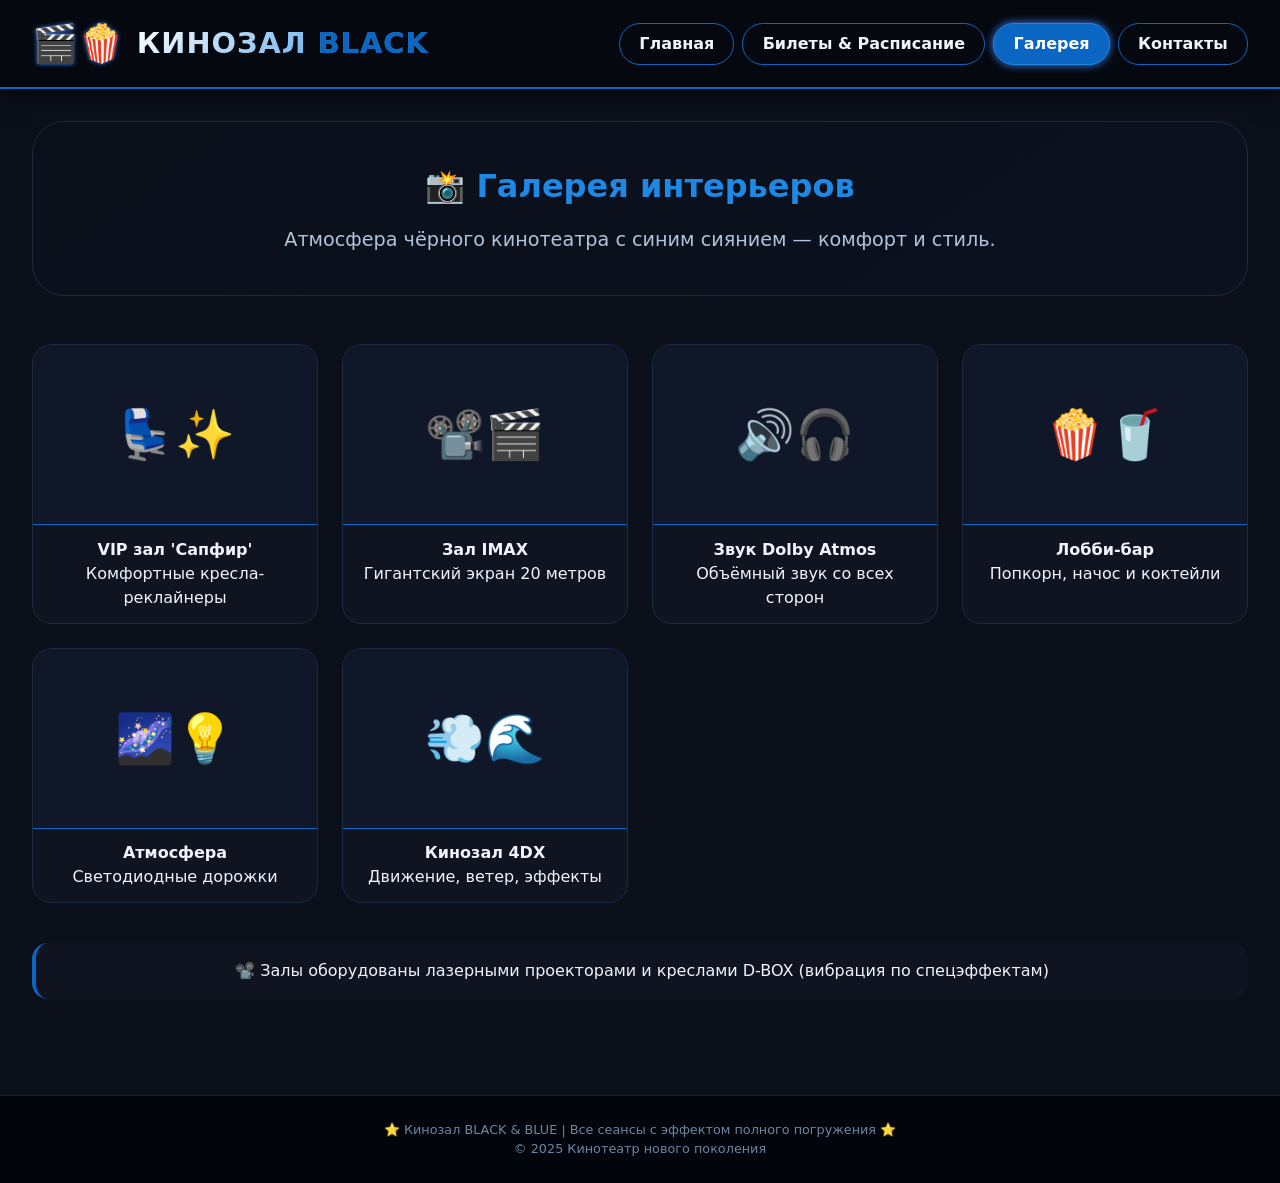
==== gallery.html @ 6331eb6a "Create gallery.html" ====
<!-- ==================== Файл: gallery.html (Галерея) ==================== -->
<!DOCTYPE html>
<html lang="ru">
<head>
    <meta charset="UTF-8">
    <meta name="viewport" content="width=device-width, initial-scale=1.0">
    <title>Кинозал | Галерея</title>
    <link rel="stylesheet" href="style.css">
</head>
<body>
    <header class="top-bar">
        <div class="logo-area">
            <div class="logo-icon">🎬🍿</div>
            <div class="site-title">КИНОЗАЛ <span class="blue-text">BLACK</span></div>
        </div>
        <nav class="nav-links">
            <a href="index.html" class="nav-btn">Главная</a>
            <a href="tickets.html" class="nav-btn">Билеты & Расписание</a>
            <a href="gallery.html" class="nav-btn active">Галерея</a>
            <a href="contacts.html" class="nav-btn">Контакты</a>
        </nav>
    </header>

    <main class="container">
        <div class="hero">
            <h2>📸 Галерея интерьеров</h2>
            <p>Атмосфера чёрного кинотеатра с синим сиянием — комфорт и стиль.</p>
        </div>

        <div class="gallery-grid">
            <div class="gallery-item">
                <div class="gallery-preview">💺✨</div>
                <p><strong>VIP зал 'Сапфир'</strong><br>Комфортные кресла-реклайнеры</p>
            </div>
            <div class="gallery-item">
                <div class="gallery-preview">📽️🎬</div>
                <p><strong>Зал IMAX</strong><br>Гигантский экран 20 метров</p>
            </div>
            <div class="gallery-item">
                <div class="gallery-preview">🔊🎧</div>
                <p><strong>Звук Dolby Atmos</strong><br>Объёмный звук со всех сторон</p>
            </div>
            <div class="gallery-item">
                <div class="gallery-preview">🍿🥤</div>
                <p><strong>Лобби-бар</strong><br>Попкорн, начос и коктейли</p>
            </div>
            <div class="gallery-item">
                <div class="gallery-preview">🌌💡</div>
                <p><strong>Атмосфера</strong><br>Светодиодные дорожки</p>
            </div>
            <div class="gallery-item">
                <div class="gallery-preview">💨🌊</div>
                <p><strong>Кинозал 4DX</strong><br>Движение, ветер, эффекты</p>
            </div>
        </div>

        <div class="info-banner info-banner-gallery">
            📽️ Залы оборудованы лазерными проекторами и креслами D-BOX (вибрация по спецэффектам)
        </div>
    </main>

    <footer>
        <p>⭐ Кинозал BLACK & BLUE | Все сеансы с эффектом полного погружения ⭐</p>
        <p>© 2025 Кинотеатр нового поколения</p>
    </footer>
</body>
</html>
---- style.css ----
/* ==================== Файл: style.css (общая стилизация) ==================== */
* {
    margin: 0;
    padding: 0;
    box-sizing: border-box;
}

body {
    background-color: #0a0f1a;
    font-family: 'Segoe UI', 'Roboto', system-ui, -apple-system, sans-serif;
    color: #eef4ff;
    line-height: 1.5;
}

/* Черно-синяя палитра */
:root {
    --black-bg: #05080f;
    --dark-card: #0f1420;
    --cinema-blue: #0a66c2;
    --cinema-blue-light: #1e88e5;
    --cinema-glow: #3a86ff;
    --border-dim: #1f2a3e;
    --text-light: #f0f4fa;
    --text-dim: #b0c4de;
}

/* Шапка + навигация */
.top-bar {
    background-color: var(--black-bg);
    border-bottom: 2px solid var(--cinema-blue);
    padding: 1rem 2rem;
    display: flex;
    flex-wrap: wrap;
    justify-content: space-between;
    align-items: center;
    gap: 1rem;
    box-shadow: 0 4px 20px rgba(0, 0, 0, 0.6);
}

.logo-area {
    display: flex;
    align-items: center;
    gap: 0.8rem;
}

.logo-icon {
    font-size: 2.3rem;
    filter: drop-shadow(0 0 2px var(--cinema-glow));
}

.site-title {
    font-size: 1.8rem;
    font-weight: 700;
    letter-spacing: 1px;
    background: linear-gradient(135deg, #ffffff, var(--cinema-blue-light));
    -webkit-background-clip: text;
    background-clip: text;
    color: transparent;
}

.blue-text {
    color: var(--cinema-blue);
    background: none;
    -webkit-background-clip: unset;
    background-clip: unset;
}

.nav-links {
    display: flex;
    gap: 0.5rem;
    flex-wrap: wrap;
}

.nav-btn {
    background: transparent;
    border: 1px solid var(--cinema-blue);
    padding: 0.5rem 1.2rem;
    border-radius: 40px;
    font-weight: 600;
    font-size: 1rem;
    color: var(--text-light);
    cursor: pointer;
    transition: 0.2s;
    text-decoration: none;
    display: inline-block;
}

.nav-btn.active,
.nav-btn:hover {
    background-color: var(--cinema-blue);
    border-color: var(--cinema-blue-light);
    box-shadow: 0 0 8px var(--cinema-glow);
    color: white;
}

/* Контейнер */
.container {
    max-width: 1300px;
    margin: 2rem auto;
    padding: 0 2rem 3rem;
}

/* Hero-блоки */
.hero {
    background: linear-gradient(145deg, #0a0f1a, #0c1120);
    border-radius: 2rem;
    padding: 2.5rem;
    margin-bottom: 3rem;
    border: 1px solid var(--border-dim);
    text-align: center;
}

.hero-left {
    text-align: left;
}

.hero h1 {
    font-size: 2.8rem;
    margin-bottom: 1rem;
    color: var(--cinema-blue-light);
}

.hero h2 {
    font-size: 2rem;
    margin-bottom: 1rem;
    color: var(--cinema-blue-light);
}

.hero p {
    font-size: 1.2rem;
    color: var(--text-dim);
}

.hero-tagline {
    margin-top: 0.8rem;
}

.section-title {
    margin-bottom: 1rem;
    font-size: 1.8rem;
}

/* Карточки фильмов */
.movie-grid {
    display: grid;
    grid-template-columns: repeat(auto-fill, minmax(260px, 1fr));
    gap: 2rem;
    margin: 2rem 0;
}

.movie-card {
    background: var(--dark-card);
    border-radius: 1.5rem;
    overflow: hidden;
    border: 1px solid #1e2a3a;
    transition: transform 0.2s, border-color 0.2s;
}

.movie-card:hover {
    transform: translateY(-5px);
    border-color: var(--cinema-blue);
}

.movie-img {
    background: #141c2c;
    height: 200px;
    display: flex;
    align-items: center;
    justify-content: center;
    font-size: 4rem;
    border-bottom: 2px solid var(--cinema-blue);
}

.movie-info {
    padding: 1.2rem;
}

.movie-info h3 {
    font-size: 1.4rem;
    margin-bottom: 0.5rem;
}

.movie-time {
    font-size: 0.85rem;
    color: var(--cinema-blue-light);
    margin: 0.7rem 0;
    display: flex;
    gap: 0.8rem;
    flex-wrap: wrap;
}

.badge {
    background: #0a1a2a;
    padding: 0.2rem 0.6rem;
    border-radius: 20px;
    font-size: 0.75rem;
    display: inline-block;
}

.btn-buy {
    background: var(--cinema-blue);
    border: none;
    color: white;
    font-weight: bold;
    padding: 0.5rem 1rem;
    border-radius: 40px;
    cursor: pointer;
    margin-top: 0.5rem;
    transition: 0.2s;
    width: 100%;
    font-size: 0.9rem;
    text-align: center;
    display: inline-block;
    text-decoration: none;
}

.btn-buy:hover {
    background: #0e7ae0;
    box-shadow: 0 0 8px #0a66c2;
}

.btn-secondary {
    background: #1e2a3e;
    border: 1px solid var(--cinema-blue);
    color: white;
    padding: 0.5rem 1.2rem;
    border-radius: 40px;
    cursor: pointer;
    margin: 0.5rem 0;
    font-weight: bold;
}

/* Форма покупки */
.ticket-section {
    background: var(--dark-card);
    border-radius: 1.5rem;
    padding: 2rem;
    margin: 2rem 0;
    border: 1px solid var(--border-dim);
}

.form-group {
    margin-bottom: 1.2rem;
}

label {
    display: block;
    margin-bottom: 0.4rem;
    font-weight: 500;
}

select,
input {
    width: 100%;
    max-width: 320px;
    padding: 0.6rem 1rem;
    border-radius: 60px;
    border: 1px solid #2c3e55;
    background: #101624;
    color: white;
    font-size: 1rem;
}

.order-summary {
    margin-top: 1rem;
    background: #070c14;
    padding: 1rem;
    border-radius: 1rem;
}

.form-message {
    margin-top: 1rem;
    font-size: 0.9rem;
    color: #7bd47b;
}

.confirm-btn {
    width: auto;
    margin-top: 1rem;
}

/* Галерея */
.gallery-grid {
    display: grid;
    grid-template-columns: repeat(auto-fill, minmax(250px, 1fr));
    gap: 1.5rem;
    margin: 2rem 0;
}

.gallery-item {
    background: var(--dark-card);
    border-radius: 1.2rem;
    overflow: hidden;
    text-align: center;
    border: 1px solid #1f2a44;
    transition: 0.2s;
}

.gallery-preview {
    background: #0f1728;
    height: 180px;
    display: flex;
    align-items: center;
    justify-content: center;
    font-size: 3rem;
    border-bottom: 1px solid var(--cinema-blue);
}

.gallery-item p {
    padding: 0.8rem;
    font-weight: 500;
}

/* Контакты */
.contacts-flex {
    display: flex;
    flex-wrap: wrap;
    gap: 2rem;
    margin-top: 2rem;
}

.contacts-card {
    background: var(--dark-card);
    flex: 1;
    min-width: 220px;
    padding: 1.8rem;
    border-radius: 1.5rem;
    border-left: 4px solid var(--cinema-blue);
}

.contacts-card h3 {
    margin-bottom: 1rem;
    display: flex;
    align-items: center;
    gap: 0.5rem;
}

.map-placeholder {
    background: #0e1322;
    border-radius: 1rem;
    padding: 2rem;
    text-align: center;
    margin-top: 1.5rem;
    border: 1px dashed var(--cinema-blue);
}

.map-note {
    margin-top: 10px;
    font-size: 0.9rem;
    color: #8aaee0;
}

/* Баннер и доп. элементы */
.info-banner {
    background: #0f1420;
    border-radius: 1rem;
    padding: 1rem;
    margin-top: 2rem;
    text-align: center;
    border-left: 4px solid var(--cinema-blue);
}

.info-banner-gallery {
    margin-top: 2.5rem;
}

.info-banner-icon {
    color: #3a86ff;
    font-weight: bold;
}

/* Footer */
footer {
    background-color: #02050b;
    text-align: center;
    padding: 1.5rem;
    margin-top: 3rem;
    border-top: 1px solid #16202e;
    font-size: 0.8rem;
    color: #6c86a3;
}

/* Адаптивность */
@media (max-width: 700px) {
    .top-bar {
        flex-direction: column;
        align-items: stretch;
        text-align: center;
    }

    .nav-links {
        justify-content: center;
    }

    .hero h1 {
        font-size: 2rem;
    }

    .container {
        padding: 0 1rem 2rem;
    }
}
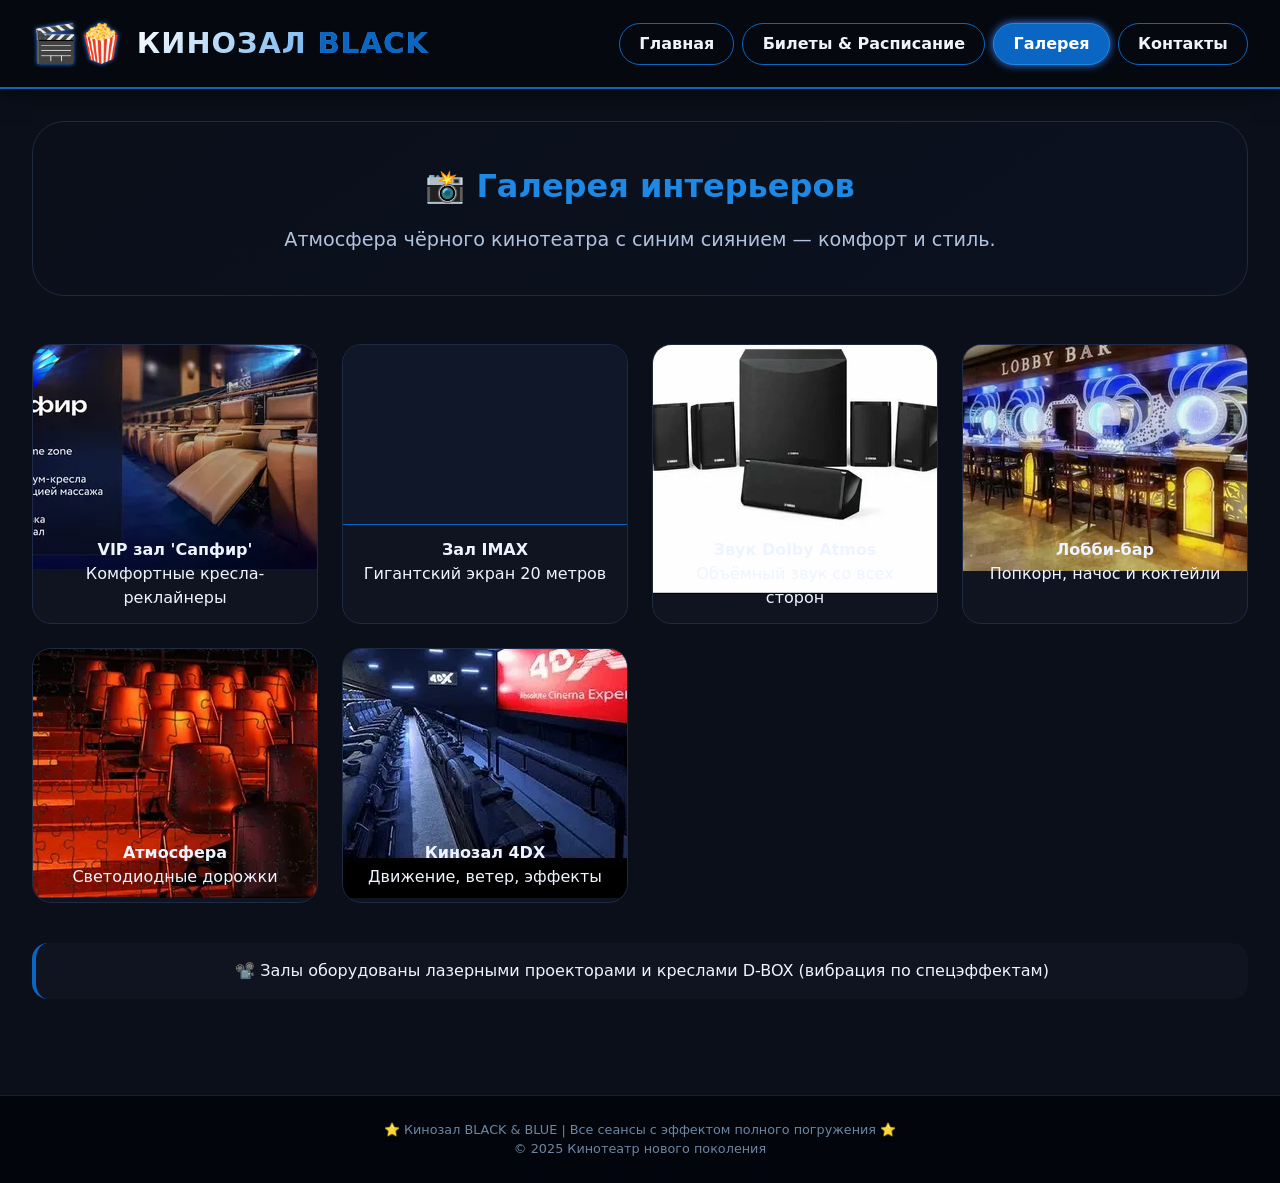
==== commit a5af0101: "Update gallery.html" ====
--- a/gallery.html
+++ b/gallery.html
@@ -29,27 +29,27 @@
 
         <div class="gallery-grid">
             <div class="gallery-item">
-                <div class="gallery-preview">💺✨</div>
+                <div class="gallery-preview"><img src="img/nkgmnmn.webp"></div>
                 <p><strong>VIP зал 'Сапфир'</strong><br>Комфортные кресла-реклайнеры</p>
             </div>
             <div class="gallery-item">
-                <div class="gallery-preview">📽️🎬</div>
+                <div class="gallery-preview"><img src=""></div>
                 <p><strong>Зал IMAX</strong><br>Гигантский экран 20 метров</p>
             </div>
             <div class="gallery-item">
-                <div class="gallery-preview">🔊🎧</div>
+                <div class="gallery-preview"><img src="img/;hnhh.webp"></div>
                 <p><strong>Звук Dolby Atmos</strong><br>Объёмный звук со всех сторон</p>
             </div>
             <div class="gallery-item">
-                <div class="gallery-preview">🍿🥤</div>
+                <div class="gallery-preview"><img src="img/6hxDdM0DHord1tRstEpYqld19_hKqYvUkz1ZBwzM1SljHOxwP9q4X5AlTcfKITFsyP31Ns3cu8ARECoiR7anErtoh0Cc1uvevKIQrMTaGV7moXf8O2yrZeKI3LNsSVXJU0of56iN28jjF7_gbfWk7G2NxNIZuM0Wc.webp"></div>
                 <p><strong>Лобби-бар</strong><br>Попкорн, начос и коктейли</p>
             </div>
             <div class="gallery-item">
-                <div class="gallery-preview">🌌💡</div>
+                <div class="gallery-preview"><img src="img/i (6).webp"></div>
                 <p><strong>Атмосфера</strong><br>Светодиодные дорожки</p>
             </div>
             <div class="gallery-item">
-                <div class="gallery-preview">💨🌊</div>
+                <div class="gallery-preview"><img src="img/jntdr.webp"></div>
                 <p><strong>Кинозал 4DX</strong><br>Движение, ветер, эффекты</p>
             </div>
         </div>
